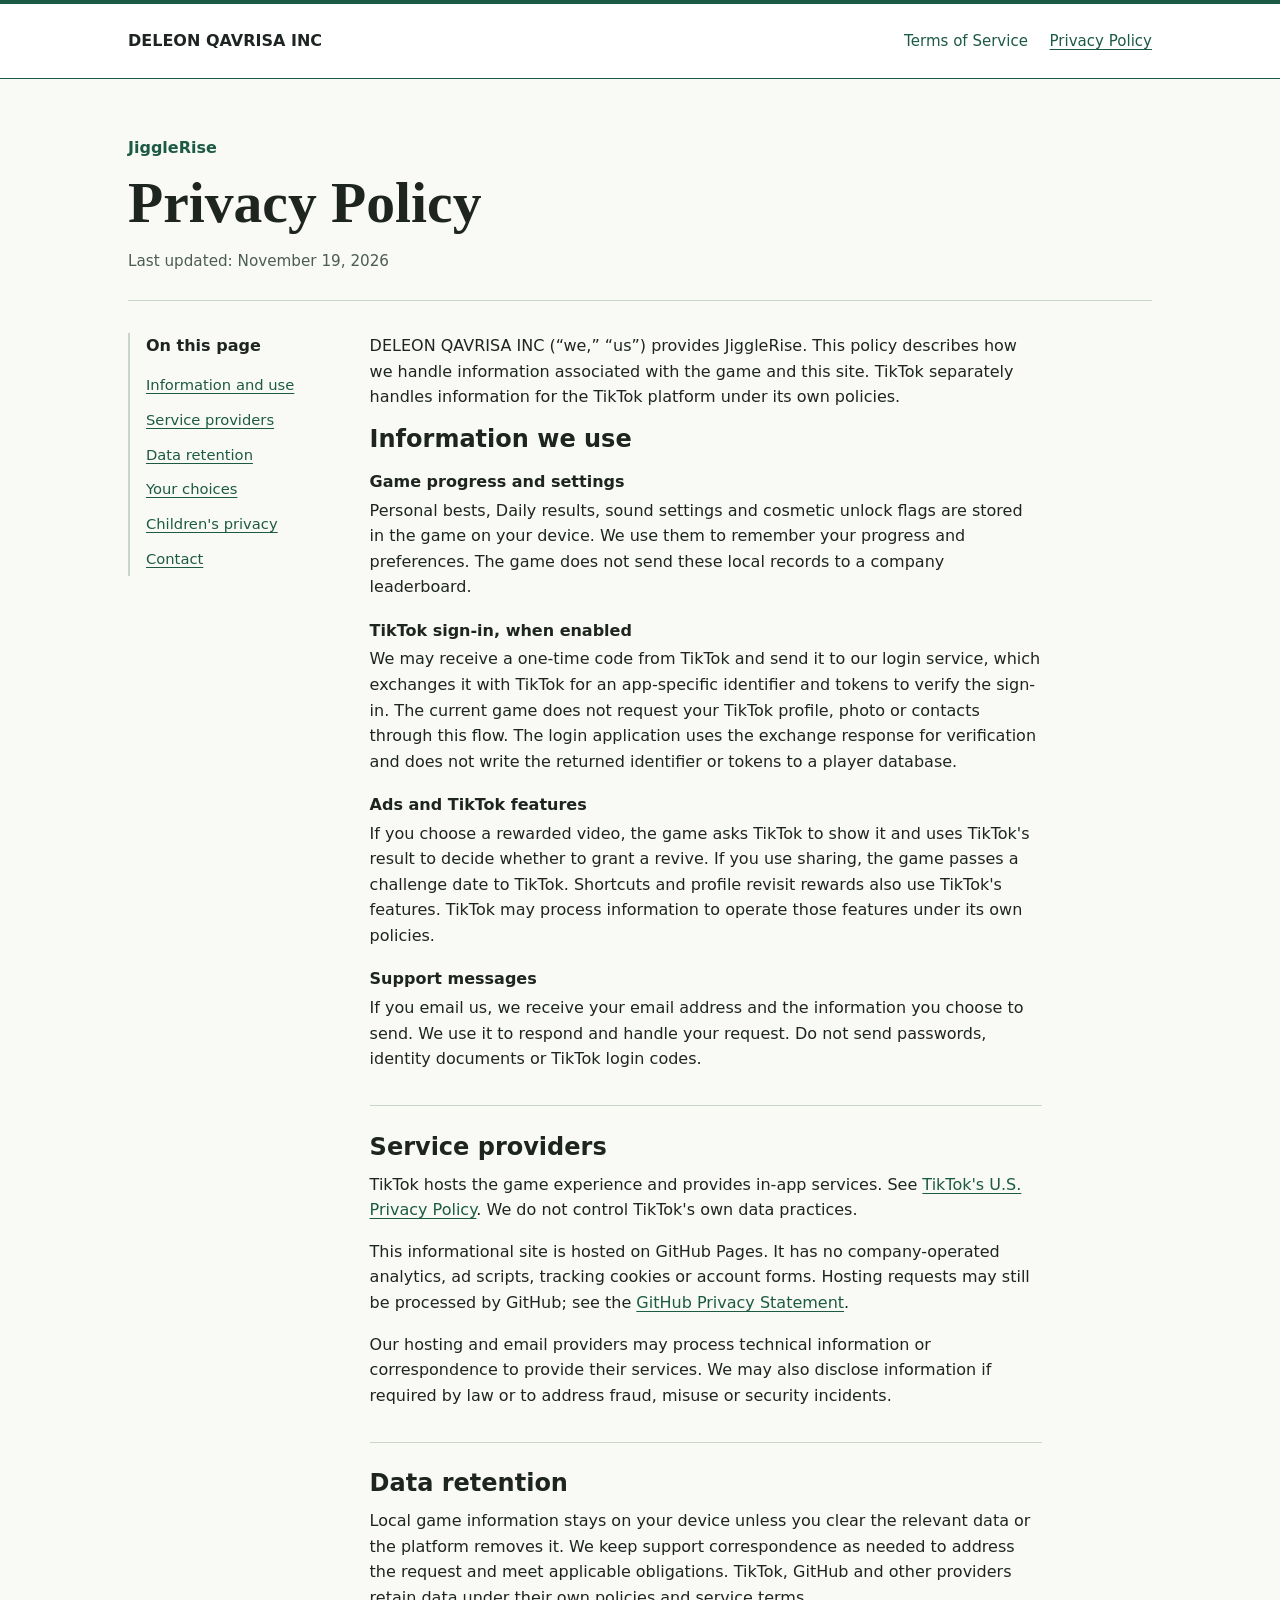
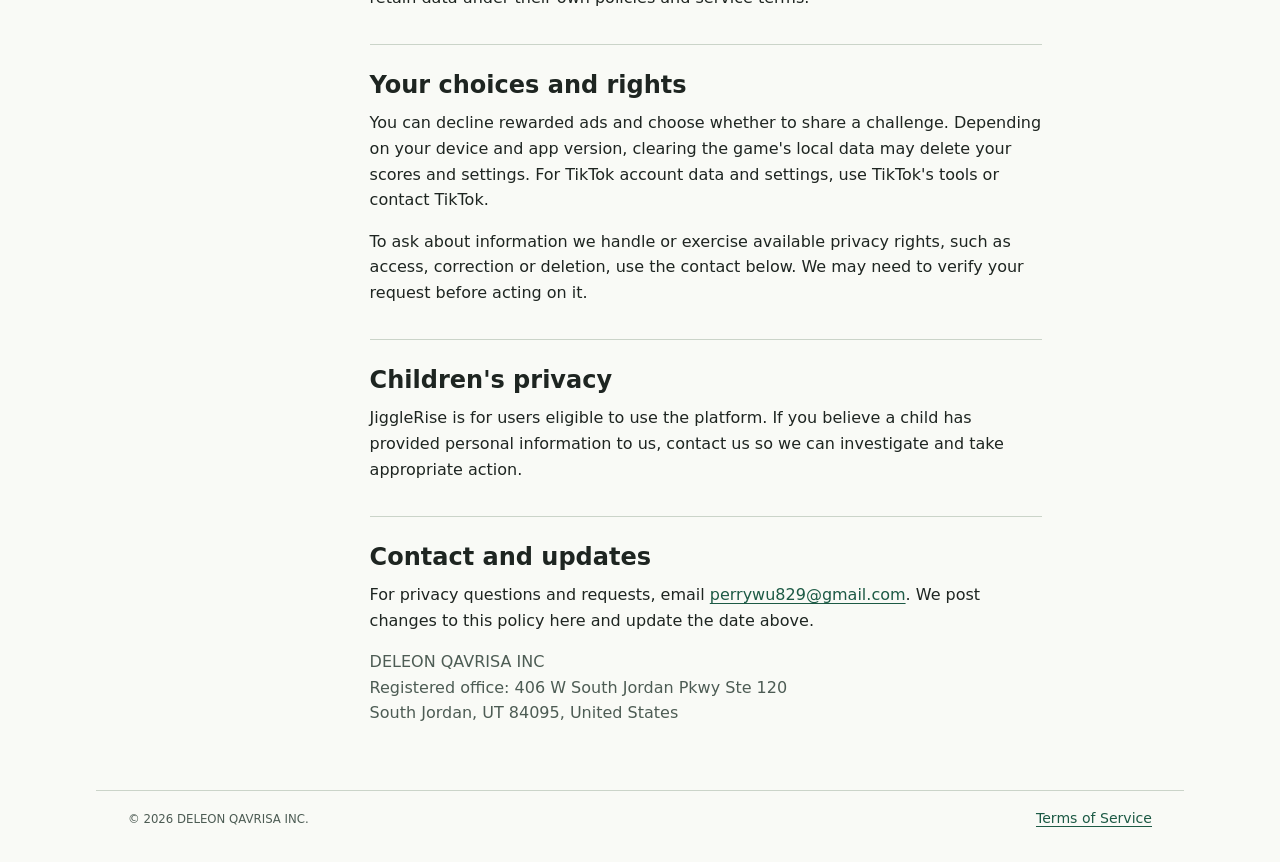
==== privacy.html @ 4e4c359d "Publish JiggleRise policy website" ====
<!doctype html>
<html lang="en-US">
<head>
  <meta charset="utf-8">
  <meta name="viewport" content="width=device-width, initial-scale=1">
  <meta name="description" content="Privacy Policy for JiggleRise by DELEON QAVRISA INC.">
  <title>Privacy Policy | JiggleRise</title>
  <link rel="icon" href="./jigglerise.png" type="image/png">
  <link rel="stylesheet" href="./site.css">
</head>
<body>
  <a class="skip" href="#main">Skip to content</a>
  <header class="masthead">
    <div class="frame header-inner">
      <a class="brand" href="./index.html">DELEON QAVRISA INC</a>
      <nav aria-label="Main navigation"><a href="./terms.html">Terms of Service</a><a href="./privacy.html" aria-current="page">Privacy Policy</a></nav>
    </div>
  </header>
  <main id="main" class="frame policy">
    <header class="policy-header"><p class="label">JiggleRise</p><h1>Privacy Policy</h1><p class="revision">Last updated: <time datetime="2026-11-19">November 19, 2026</time></p></header>
    <div class="policy-grid">
      <nav class="contents" aria-label="On this page"><p>On this page</p><a href="#information">Information and use</a><a href="#providers">Service providers</a><a href="#retention">Data retention</a><a href="#choices">Your choices</a><a href="#children">Children's privacy</a><a href="#contact">Contact</a></nav>
      <article class="prose" aria-label="Privacy Policy">
        <p>DELEON QAVRISA INC (&ldquo;we,&rdquo; &ldquo;us&rdquo;) provides JiggleRise. This policy describes how we handle information associated with the game and this site. TikTok separately handles information for the TikTok platform under its own policies.</p>
        <section id="information"><h2>Information we use</h2>
          <dl>
            <dt>Game progress and settings</dt><dd>Personal bests, Daily results, sound settings and cosmetic unlock flags are stored in the game on your device. We use them to remember your progress and preferences. The game does not send these local records to a company leaderboard.</dd>
            <dt>TikTok sign-in, when enabled</dt><dd>We may receive a one-time code from TikTok and send it to our login service, which exchanges it with TikTok for an app-specific identifier and tokens to verify the sign-in. The current game does not request your TikTok profile, photo or contacts through this flow. The login application uses the exchange response for verification and does not write the returned identifier or tokens to a player database.</dd>
            <dt>Ads and TikTok features</dt><dd>If you choose a rewarded video, the game asks TikTok to show it and uses TikTok's result to decide whether to grant a revive. If you use sharing, the game passes a challenge date to TikTok. Shortcuts and profile revisit rewards also use TikTok's features. TikTok may process information to operate those features under its own policies.</dd>
            <dt>Support messages</dt><dd>If you email us, we receive your email address and the information you choose to send. We use it to respond and handle your request. Do not send passwords, identity documents or TikTok login codes.</dd>
          </dl>
        </section>
        <section id="providers"><h2>Service providers</h2><p>TikTok hosts the game experience and provides in-app services. See <a href="https://www.tiktok.com/legal/page/us/privacy-policy/en">TikTok's U.S. Privacy Policy</a>. We do not control TikTok's own data practices.</p><p>This informational site is hosted on GitHub Pages. It has no company-operated analytics, ad scripts, tracking cookies or account forms. Hosting requests may still be processed by GitHub; see the <a href="https://docs.github.com/en/site-policy/privacy-policies/github-general-privacy-statement">GitHub Privacy Statement</a>.</p><p>Our hosting and email providers may process technical information or correspondence to provide their services. We may also disclose information if required by law or to address fraud, misuse or security incidents.</p></section>
        <section id="retention"><h2>Data retention</h2><p>Local game information stays on your device unless you clear the relevant data or the platform removes it. We keep support correspondence as needed to address the request and meet applicable obligations. TikTok, GitHub and other providers retain data under their own policies and service terms.</p></section>
        <section id="choices"><h2>Your choices and rights</h2><p>You can decline rewarded ads and choose whether to share a challenge. Depending on your device and app version, clearing the game's local data may delete your scores and settings. For TikTok account data and settings, use TikTok's tools or contact TikTok.</p><p>To ask about information we handle or exercise available privacy rights, such as access, correction or deletion, use the contact below. We may need to verify your request before acting on it.</p></section>
        <section id="children"><h2>Children's privacy</h2><p>JiggleRise is for users eligible to use the platform. If you believe a child has provided personal information to us, contact us so we can investigate and take appropriate action.</p></section>
        <section id="contact"><h2>Contact and updates</h2><p>For privacy questions and requests, email <a href="mailto:perrywu829@gmail.com">perrywu829@gmail.com</a>. We post changes to this policy here and update the date above.</p><address>DELEON QAVRISA INC<br>Registered office: 406 W South Jordan Pkwy Ste 120<br>South Jordan, UT 84095, United States</address></section>
      </article>
    </div>
  </main>
  <footer class="frame page-footer"><small>&copy; 2026 DELEON QAVRISA INC.</small><a href="./terms.html">Terms of Service</a></footer>
</body>
</html>
---- site.css ----
:root {
  color-scheme: light;
  --paper: #f9faf6;
  --ink: #1e2521;
  --muted: #4d5c54;
  --line: #cbd4c9;
  --green: #1d5a45;
  --wash: #eaf1e7;
  font-family: system-ui, sans-serif;
  line-height: 1.6;
  color: var(--ink);
  background: var(--paper);
}

*, *::before, *::after { box-sizing: border-box; }
body { margin: 0; }
a { color: var(--green); text-underline-offset: .19em; }
a:hover { text-decoration-thickness: .13em; }
a:focus-visible { outline: 3px solid var(--green); outline-offset: 4px; }
p { margin: 0 0 1rem; }
h1, h2 { line-height: 1.12; margin: 0; }
h1 { font-size: 3.6rem; font-family: Georgia, serif; font-weight: 700; overflow-wrap: anywhere; }
h2 { font-size: 1.5rem; }
address { font-style: normal; color: var(--muted); }
.frame { max-width: 68rem; padding-inline: 2rem; margin-inline: auto; }
.masthead { border-block: 4px solid var(--green); border-bottom-width: 1px; background: white; }
.header-inner { display: flex; justify-content: space-between; align-items: center; gap: .6rem 1.75rem; min-height: 4.6rem; }
.brand { font-weight: 750; color: var(--ink); text-decoration: none; }
.masthead nav { display: flex; flex-wrap: wrap; align-items: center; gap: .55rem 1.35rem; font-size: .94rem; }
.masthead nav a { display: inline-flex; align-items: center; min-height: 2.7rem; text-decoration: none; }
.masthead nav a:hover, .masthead [aria-current="page"]:not(.brand) { text-decoration: underline; }
.skip { position: absolute; z-index: 10; top: .6rem; left: .6rem; background: white; padding: .65rem 1rem; transform: translateY(-180%); }
.skip:focus { transform: translateY(0); }

.overview { padding-block: 4.5rem 2.6rem; }
.game { display: flex; gap: 1.15rem; align-items: center; margin-block-start: 1.9rem; }
.game img { flex: none; width: 5rem; height: 5rem; border-radius: .4rem; border: 1px solid var(--line); }
.game p { margin: .4rem 0 0; color: var(--muted); }
.directory { max-width: 42rem; }
.directory h2 { margin-block-end: .85rem; }
.directory-link { display: flex; align-items: center; justify-content: space-between; gap: 1rem; min-height: 3.8rem; padding: .7rem .3rem; border-top: 1px solid var(--line); font-weight: 670; text-decoration: none; }
.directory-link:last-child { border-bottom: 1px solid var(--line); }
.directory-link:hover { background: var(--wash); text-decoration: underline; }
.contact { margin-block: 2.5rem 3rem; }
.contact h2 { margin-block-end: .7rem; }
.contact p { margin-block-end: .4rem; }

.policy-header { padding-block: 3.5rem 1.65rem; border-bottom: 1px solid var(--line); }
.label { color: var(--green); font-weight: 720; margin: 0 0 .7rem; }
.revision { color: var(--muted); font-size: .95rem; margin: .85rem 0 0; }
.policy-grid { display: grid; grid-template-columns: 13rem minmax(0, 42rem); gap: 2.1rem; margin-block: 2rem 4rem; }
.contents { align-self: start; position: sticky; top: 1rem; border-left: 2px solid var(--line); padding-left: 1rem; }
.contents p { margin-bottom: .55rem; font-weight: 690; }
.contents a { display: block; padding: .35rem 0; font-size: .92rem; }
.prose section { scroll-margin-top: 1.2rem; }
.prose section + section { margin-block-start: 2.1rem; padding-block-start: 1.7rem; border-top: 1px solid var(--line); }
.prose h2 { margin-block-end: .7rem; }
.prose section p:last-child, .prose section dl:last-child { margin-block-end: 0; }
.prose dt { font-weight: 690; }
.prose dd { margin: .2rem 0 1.1rem; }
.prose dd:last-child { margin-block-end: 0; }
.page-footer { border-top: 1px solid var(--line); display: flex; flex-wrap: wrap; align-items: baseline; justify-content: space-between; gap: .6rem 1rem; padding-block: 1rem 2rem; font-size: .88rem; color: var(--muted); }

@media (max-width: 48rem) {
  .frame { padding-inline: 1.2rem; }
  .header-inner { flex-wrap: wrap; padding-block: .85rem .25rem; column-gap: 1.3rem; row-gap: .15rem; }
  h1 { font-size: 2.65rem; }
  .overview, .policy-header { padding-block-start: 2.4rem; }
  .policy-grid { grid-template-columns: minmax(0, 1fr); gap: 1.8rem; }
  .contents { position: static; }
}

@media (max-width: 23rem) {
  h1 { font-size: 2.2rem; }
  .game img { width: 4rem; height: 4rem; }
}
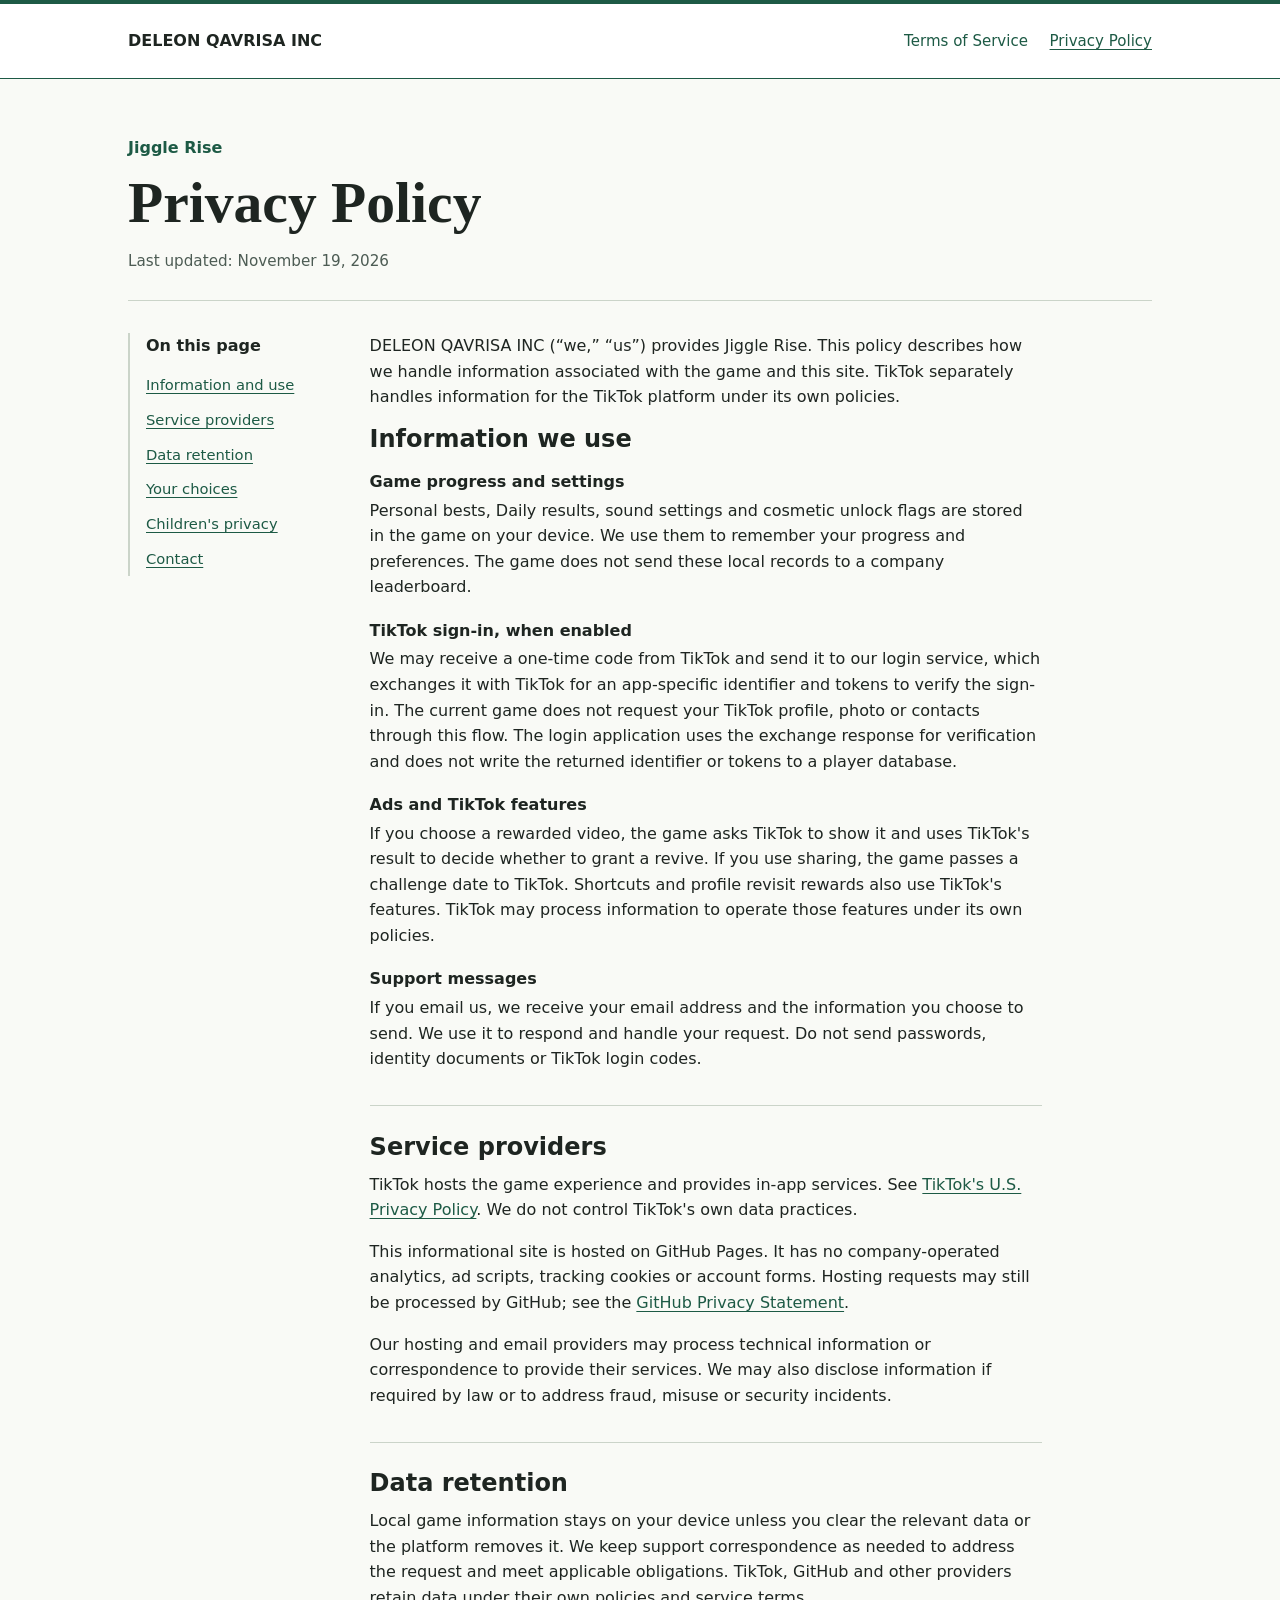
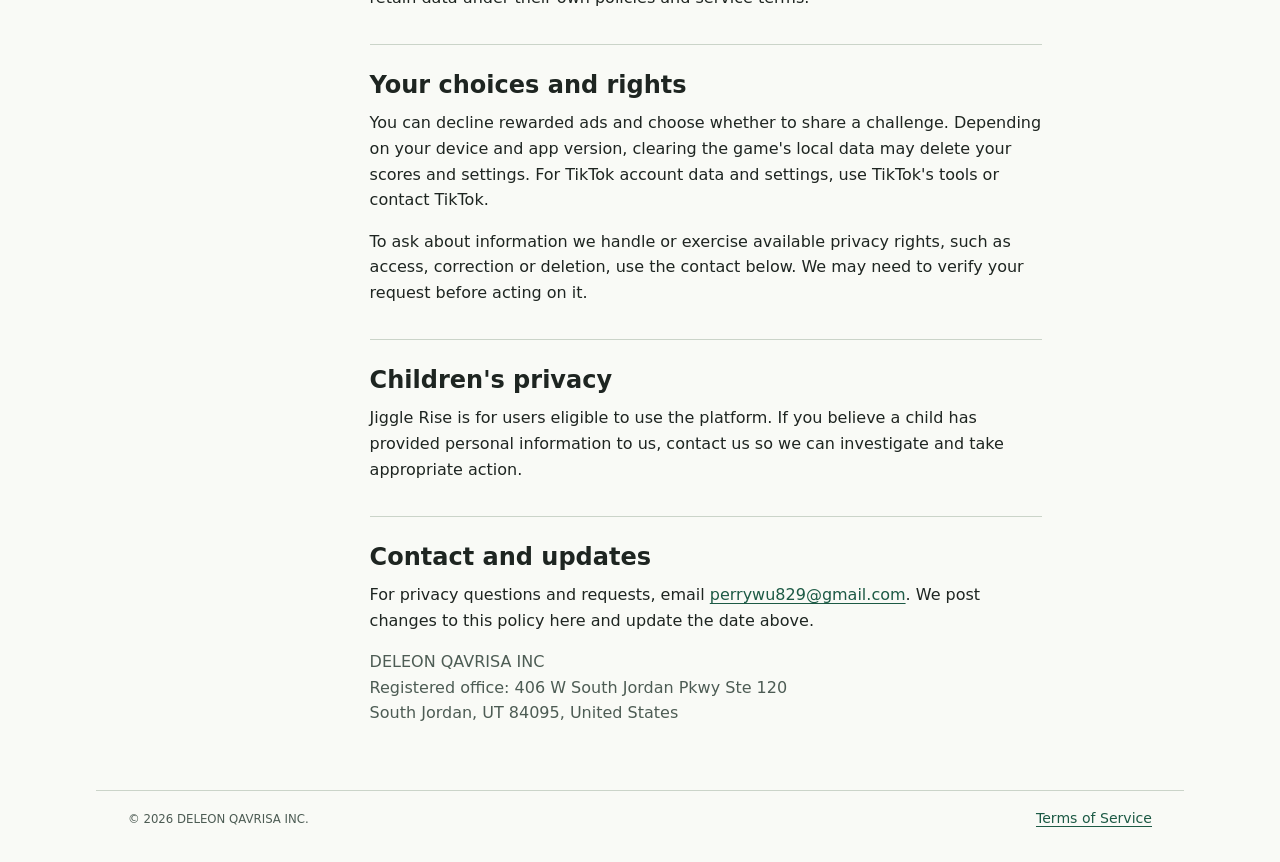
==== commit 823a2696: "Publish Jiggle Rise policy website" ====
--- a/privacy.html
+++ b/privacy.html
@@ -3,8 +3,8 @@
 <head>
   <meta charset="utf-8">
   <meta name="viewport" content="width=device-width, initial-scale=1">
-  <meta name="description" content="Privacy Policy for JiggleRise by DELEON QAVRISA INC.">
-  <title>Privacy Policy | JiggleRise</title>
+  <meta name="description" content="Privacy Policy for Jiggle Rise by DELEON QAVRISA INC.">
+  <title>Privacy Policy | Jiggle Rise</title>
   <link rel="icon" href="./jigglerise.png" type="image/png">
   <link rel="stylesheet" href="./site.css">
 </head>
@@ -17,11 +17,11 @@
     </div>
   </header>
   <main id="main" class="frame policy">
-    <header class="policy-header"><p class="label">JiggleRise</p><h1>Privacy Policy</h1><p class="revision">Last updated: <time datetime="2026-11-19">November 19, 2026</time></p></header>
+    <header class="policy-header"><p class="label">Jiggle Rise</p><h1>Privacy Policy</h1><p class="revision">Last updated: <time datetime="2026-11-19">November 19, 2026</time></p></header>
     <div class="policy-grid">
       <nav class="contents" aria-label="On this page"><p>On this page</p><a href="#information">Information and use</a><a href="#providers">Service providers</a><a href="#retention">Data retention</a><a href="#choices">Your choices</a><a href="#children">Children's privacy</a><a href="#contact">Contact</a></nav>
       <article class="prose" aria-label="Privacy Policy">
-        <p>DELEON QAVRISA INC (&ldquo;we,&rdquo; &ldquo;us&rdquo;) provides JiggleRise. This policy describes how we handle information associated with the game and this site. TikTok separately handles information for the TikTok platform under its own policies.</p>
+        <p>DELEON QAVRISA INC (&ldquo;we,&rdquo; &ldquo;us&rdquo;) provides Jiggle Rise. This policy describes how we handle information associated with the game and this site. TikTok separately handles information for the TikTok platform under its own policies.</p>
         <section id="information"><h2>Information we use</h2>
           <dl>
             <dt>Game progress and settings</dt><dd>Personal bests, Daily results, sound settings and cosmetic unlock flags are stored in the game on your device. We use them to remember your progress and preferences. The game does not send these local records to a company leaderboard.</dd>
@@ -33,7 +33,7 @@
         <section id="providers"><h2>Service providers</h2><p>TikTok hosts the game experience and provides in-app services. See <a href="https://www.tiktok.com/legal/page/us/privacy-policy/en">TikTok's U.S. Privacy Policy</a>. We do not control TikTok's own data practices.</p><p>This informational site is hosted on GitHub Pages. It has no company-operated analytics, ad scripts, tracking cookies or account forms. Hosting requests may still be processed by GitHub; see the <a href="https://docs.github.com/en/site-policy/privacy-policies/github-general-privacy-statement">GitHub Privacy Statement</a>.</p><p>Our hosting and email providers may process technical information or correspondence to provide their services. We may also disclose information if required by law or to address fraud, misuse or security incidents.</p></section>
         <section id="retention"><h2>Data retention</h2><p>Local game information stays on your device unless you clear the relevant data or the platform removes it. We keep support correspondence as needed to address the request and meet applicable obligations. TikTok, GitHub and other providers retain data under their own policies and service terms.</p></section>
         <section id="choices"><h2>Your choices and rights</h2><p>You can decline rewarded ads and choose whether to share a challenge. Depending on your device and app version, clearing the game's local data may delete your scores and settings. For TikTok account data and settings, use TikTok's tools or contact TikTok.</p><p>To ask about information we handle or exercise available privacy rights, such as access, correction or deletion, use the contact below. We may need to verify your request before acting on it.</p></section>
-        <section id="children"><h2>Children's privacy</h2><p>JiggleRise is for users eligible to use the platform. If you believe a child has provided personal information to us, contact us so we can investigate and take appropriate action.</p></section>
+        <section id="children"><h2>Children's privacy</h2><p>Jiggle Rise is for users eligible to use the platform. If you believe a child has provided personal information to us, contact us so we can investigate and take appropriate action.</p></section>
         <section id="contact"><h2>Contact and updates</h2><p>For privacy questions and requests, email <a href="mailto:perrywu829@gmail.com">perrywu829@gmail.com</a>. We post changes to this policy here and update the date above.</p><address>DELEON QAVRISA INC<br>Registered office: 406 W South Jordan Pkwy Ste 120<br>South Jordan, UT 84095, United States</address></section>
       </article>
     </div>
